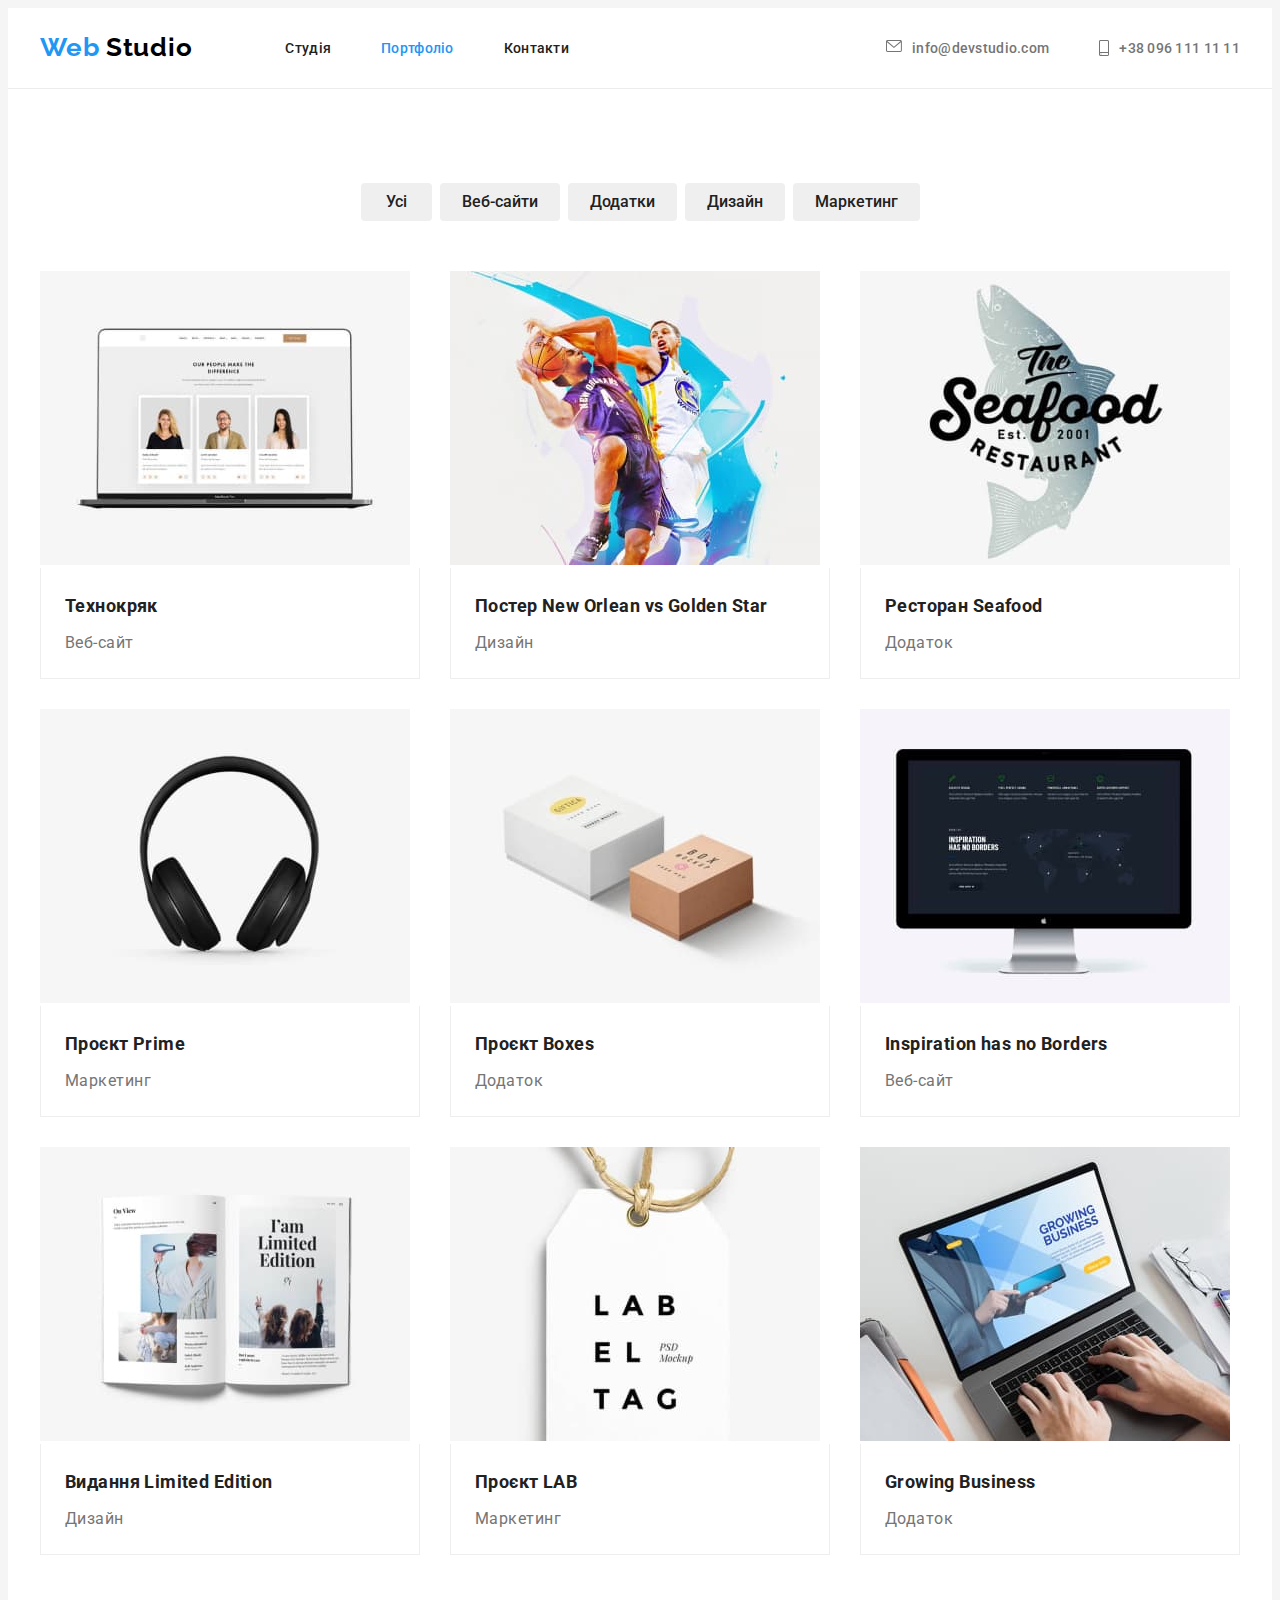
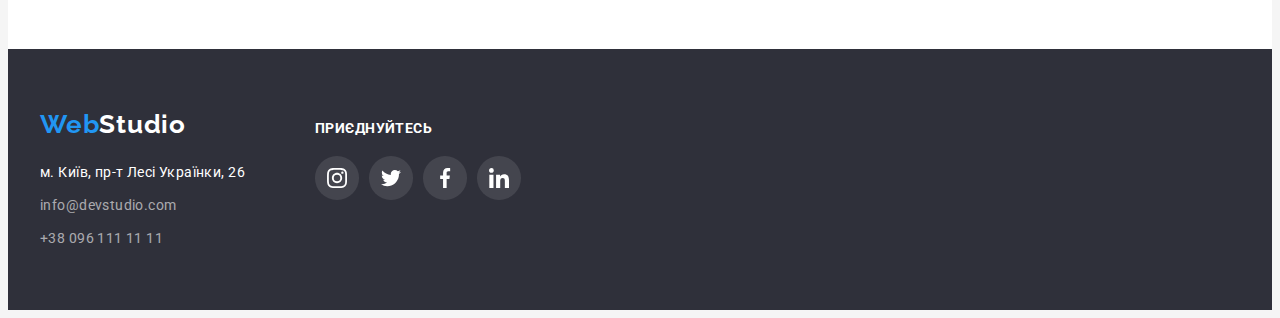
==== portfolio.html @ 13d3fdcb "starting point" ====
<!DOCTYPE html>
<html lang="uk">
<head>
    <meta charset="UTF-8">
    <meta http-equiv="X-UA-Compatible" content="IE=edge">
    <meta name="viewport" content="width=device-width, initial-scale=1.0">
    <title>portfolio</title>
    <link rel="preconnect" href="https://fonts.googleapis.com">
    <link rel="preconnect" href="https://fonts.gstatic.com" crossorigin>
    <link href="https://fonts.googleapis.com/css2?family=Raleway:wght@700&family=Roboto:wght@400;500;700;900&display=swap" rel="stylesheet">
    <link rel="stylesheet" href="https://cdnjs.cloudflare.com/ajax/libs/modern-normalize/1.1.0/modern-normalize.min.css" integrity="sha512-wpPYUAdjBVSE4KJnH1VR1HeZfpl1ub8YT/NKx4PuQ5NmX2tKuGu6U/JRp5y+Y8XG2tV+wKQpNHVUX03MfMFn9Q==" crossorigin="anonymous" referrerpolicy="no-referrer" />
    <link rel="stylesheet" href="./css/styles.css">
</head>
<body>
    <header class="header-background"> 
        <div class="container head-nav">
            <nav class="nav-links"> 
                <a class=" logo-header" href="./index.html" ><span class="logo-web">Web</span> <span class="logo-studio">Studio</span> </a>  
                <ul class="site-nav">
                    <li class="nav-item"><a href="./index.html" class="link  link-text ">Студія</a></li>
                    <li class="nav-item"><a href="" class="link accent-color link-text">Портфоліо</a></li>
                    <li class="nav-item"><a href="" class="link  link-text">Контакти</a></li>
                </ul>
            </nav>
            <ul class="contacts">
                <li class="item">
                    <a href="mailto:info@devstudio.com" class=" link link-decorate  link-color">
                        <svg class="nav-icon" width = "16" height ="12" >
                             <use href ="./images/nav-social-sprite.svg#icon-envelope" >

                            </use>
                        </svg>
                    info@devstudio.com
                    </a></li>
                <li class="item"><a href="tel:+380961111111"  class=" link link-decorate link-color">
                    <svg class="nav-icon" width = "10" height ="16" >
                        <use href ="./images/nav-social-sprite.svg#icon-smartphone" >

                       </use>
                   </svg>
                    +38 096 111 11 11</a>
                </li>
               
            </ul>
   </header>  
    <main>
        <section class="section-portfolio back-portfolio">
            <div class="container">
                <h1 class="visually-hidden">
                    Кнопки
                </h1>
                <ul class="filter-list">
                    <li class="button-list"><button class="filter-button btn-text btn-all" type="button">Усі</button></li>
                    <li class="button-list"><button class="filter-button btn-text btn-websites" type="button">Веб-сайти</button></li>
                    <li class="button-list"><button class="filter-button btn-text btn-mods" type="button">Додатки</button></li>
                    <li class="button-list"><button class="filter-button btn-text btn-design" type="button">Дизайн</button></li>
                    <li class="button-list"><button class="filter-button btn-text btn-market" type="button">Маркетинг</button></li>
                </ul>
                <ul class="project-background">
                    <li class="projects-link">
                        <a class="link-decorate img-block" href="">
                             <img src="./images/techno.jpg" alt=" Techno"
                             width="370" height="294">
                             <div class="project-wrapper">
                                <h2 class="project-items">Технокряк </h2>
                                <p class="software-items">Веб-сайт</p>
                             </div>
                             
                        </a>
                    </li>
                    <li class="projects-link">
                        <a class="link-decorate img-block " href="">
                             <img src="./images/new-orlean-vs-golden-star.jpg" alt="New Orlean vs Golden Star"
                             width="370" height="294">
                             <div class="project-wrapper">
                                <h2 class="project-items">Постер New Orlean vs Golden Star</h2>
                                <p class="software-items">Дизайн</p>
                             </div>
                             
                        </a>
                    </li>
                    <li class="projects-link">
                        <a class="link-decorate img-block" href="">
                             <img src="./images/restouran-seafood.jpg" alt="Restoran Seafood"
                             width="370" height="294">
                             <div class="project-wrapper">
                                <h2 class="project-items">Ресторан Seafood</h2>
                                <p class="software-items">Додаток</p>
                             </div>
                             
                        </a>
                    </li>
                    <li class="projects-link">
                        <a class="link-decorate img-block" href="">
                             <img src="./images/project-prime.jpg" alt="Project Prime"
                             width="370" height="294">
                             <div class="project-wrapper">
                                <h2 class="project-items">Проєкт Prime</h2>
                                <p class="software-items">Маркетинг</p>
                             </div>
                             
                        </a>
                    </li>
                    <li class="projects-link">
                        <a class="link-decorate img-block" href="">
                             <img src="./images/project-boxes.jpg" alt="Project Boxes"
                             width="370" height="294">
                             <div class="project-wrapper">
                               <h2 class="project-items">Проєкт Boxes</h2>
                                <p class="software-items">Додаток</p> 
                             </div>
                             
                        </a>
                    </li>
                    <li class="projects-link">
                        <a class="link-decorate img-block" href="">
                            <img src="./images/inspiration-ha-no-borders.jpg" alt="Inspiration has no Borders"
                             width="370" height="294">
                             <div class="project-wrapper">
                                <h2 class="project-items">Inspiration has no Borders</h2>
                                <p class="software-items">Веб-сайт</p>
                             </div>
                             
                        </a>
                    </li>
                    <li class="projects-link">
                        <a class="link-decorate img-block" href="">
                            <img src="./images/edition-limited-edition.jpg" alt="Edition Limited Edition"
                             width="370" height="294">
                             <div class="project-wrapper">
                                <h2 class="project-items">Видання Limited Edition</h2>
                                <p class="software-items">Дизайн</p>
                             </div>
                             
                        </a>
                    </li>
                    <li class="projects-link">
                        <a class="link-decorate img-block" href="">
                             <img src="./images/project-lab.jpg" alt="Project Lab"
                             width="370" height="294">
                             <div class="project-wrapper">
                                 <h2 class="project-items">Проєкт LAB</h2>
                                 <p class="software-items">Маркетинг</p>
                             </div>
                        </a>
                    </li>
                    <li class="projects-link">
                        <a class="link-decorate img-block" href="">
                             <img src="./images/growing-business.jpg" alt="Growing Business"
                             width="370" height="294">
                             <div class="project-wrapper">
                                <h2 class="project-items" >Growing Business</h2>
                                <p class="software-items">Додаток</p>  
                             </div>
                             
                        </a>
                    </li>
                </ul>
            </div>
        </section>
    </main>
    <footer class="footer-background">
        <div class="container  align-div">
            <div class="adress-footer">
                <a href="./index.html" class="logo-footer-link"><span class="logo-web">Web</span><span class="logo-studio-footer">Studio</span> </a>
                    <address class="addres-link">
                        <ul class="">
                            <li class="footer-links"><a href="https://goo.gl/maps/ArKhMotf5cThkB2s5" class=" link-addres-footer link">м. Київ, пр-т Лесі Українки, 26</a> </li>
                            <li class="footer-links"><a href="mailto:info@devstudio.com" class= "link-footer link">info@devstudio.com</a> </li>
                            <li class="footer-links"><a href="tel:+380961111111" class=" link-footer link">+38 096 111 11 11</a></li>
                        </ul>        
                    </address>
            </div>
            <div class="links-footer">
                <p class="footer-title">приєднуйтесь</p>
                <ul class="footer-icon">

                    <!-- Instagram icon -->
                   <li>
                        <a  class="footer-links-social"
                            href="" 
                            target="_blank" 
                            rel="nofollow noopener noreferrer"
                            aria-label="Instagram"
                        >
                            <svg class="social-icon" width="20" height="20">
                                <use href="./images/nav-social-sprite.svg#icon-instagram"> </use>
                            </svg>
                        </a>  
                   </li>

                   <!-- Twitter icon -->
                   <li>
                        <a  class="footer-links-social"
                            href="" 
                             target="_blank" 
                            rel="nofollow noopener noreferrer"
                            aria-label="Twitter"
                        >
                            <svg class="social-icon" width="20" height="20">
                                <use href="./images/nav-social-sprite.svg#icon-twitter"> </use>
                            </svg>
                        </a>  
                    </li>

                   <!-- Facebook icon -->
                    <li>
                        <a  class="footer-links-social"
                            href="" 
                            target="_blank" 
                            rel="nofollow noopener noreferrer"
                            aria-label="Facebook"
                        >
                            <svg class="social-icon" width="20" height="20">
                                    <use href="./images/nav-social-sprite.svg#icon-facebook"> </use>
                            </svg>
                        </a>  
                    </li>

                   <!-- Linkedin icon -->
                    <li>
                        <a  class="footer-links-social"
                            href="" 
                            target="_blank" 
                            rel="nofollow noopener noreferrer"
                            aria-label="Linkedin"
                        >
                            <svg class="social-icon" width="20" height="20">
                                    <use href="./images/nav-social-sprite.svg#icon-linkedin"> </use>
                            </svg>
                        </a>
                     </li>
                </ul>
            </div>
            
        </div>  
   </footer>  
</body>
</html>
---- css/styles.css ----
/* GENERAL STYLE */
:root {
    --main-background-color:#F5F5F5;
    --main-color-1:#212121;
    --main-color-2: #757575;
    --main-color-3: #2196F3;
    --main-color-4:#ffffff;
    --background-header-footer:#2F303A;
    --our-team-background:#F5F4FA; 
    --logo-studio-color:#000000; 
    --accent-color:		#2196F3;
    --focus-btn-hero :#188CE8;
    --bg-color-hiro:#C4C4C4;
    --social-icon-defolt-color: #AFB1B8;

    
}
/* Background Header, Footer */
/* changet it need chandde footer title */
.hero-section{
    background-image:linear-gradient(rgba(47, 48, 58, 0.4), rgba(47, 48, 58, 0.4)),
    url(../images/hiro-img.jpg);
    background-color:var( --bg-color-hiro);
    background-position: center;
    margin-left: auto;
    margin-right: auto;
    height: 600px;
    max-width: 1600px;
   
   
    text-align: center;
}
body {
    background-color:var(--main-background-color);   
    font-family: 'Roboto', sans-serif;
    font-size: 14px;
    color:var(--main-color-1);
    letter-spacing: 0.03em
} 

/* -------------------
   RESET CSS STYLES
   ------------------- */

h1, h2, h3, h4, h5, h6, p {
    margin: 0;
}
/* remove list marker */
ul {
    list-style-type: none;
    margin: 0;
    padding: 0;
}
/* add efects  */
.link:hover,
.link:focus {
    color:var(--main-color-3);
}
/* remove the underline */
.link-decorate {
    text-decoration: none;
}

.container {
    width: 1200px;
    margin-left: auto;
    margin-right: auto;
    padding-left: 15px;
    padding-right: 15px;
    
    
    
}
/* add top/ bottom padding for sections */
.section {
    padding-top: 94px;
    padding-bottom: 94px;
}

/* ---------------
        HEADER 
   --------------- */
.header-background{
    background-color:var(--main-color-4) ;
 /* ADD border-bottom header */
    border-bottom: 1px solid #ECECEC;
 }

.head-nav {
    display: flex;
    align-items: center;
    
} 
.nav-links {
    display: flex;
    align-items: center;
}

.logo-header {
    margin-right: 93px;
    padding-top: 24px;
    padding-bottom: 25px;

    font-size: 26px;
    line-height: calc(31/26);
    text-decoration: none; 
}
.logo-web {
    font-family: 'Raleway', sans-serif;
    font-weight: 700;
    font-size: 26px;
    line-height: calc(31/26);
    letter-spacing: 0.03em;
    color:var(--main-color-3);
    }
.logo-studio {
    font-family: 'Raleway', sans-serif;
    font-weight: 700;
    font-size: 26px;
    line-height: calc(31/26);
    letter-spacing: 0.03em;
    color:var(--logo-studio-color);
}
.site-nav {
    display: flex;
    
}

.nav-item:not(:last-child) {
    margin-right: 50px;
}

.link-text {
    display: block;
    padding-top: 32px;
    padding-bottom: 32px;

    font-weight: 500;
    line-height: calc(16/14);
    letter-spacing: 0.02em;
    color: var(--main-color-1);
    text-decoration: none;

}
.accent-color {
    color:var(--accent-color);
}
.contacts {
    display: flex;
    margin-left: auto;
   
}
.item:not(:last-child){
    margin-right: 50px;
}

.link-color {
    display: flex;
    padding-top: 32px;
    padding-bottom: 32px;
    

    font-weight: 500;  
    line-height: calc(16/14);
    letter-spacing: 0.02em;
    color:var(--main-color-2);

     
}

.nav-icon {

    margin-right: 10px;
    fill: currentColor;
}

/* --------------
         MAIN
   -------------- */

.hero-section {
    padding-top: 200px;
    padding-bottom: 200px;
    
}
.hero-title {
     margin-left: auto;
     margin-right: auto;
     margin-bottom: 30px;
     width: 696px;


    font-weight: 900;
    font-size: 44px;
    line-height: calc(60/44);
    text-align: center;
    letter-spacing: 0.06em;
    text-transform: uppercase;
    color:var(--main-color-4);
}

/* Hero button */
.flex-utilit {
    display: flex;
    align-items: center;
    justify-content: center;
}
.btn-wiev {
    font-weight: 700;
    font-size: 16px;
    font-family:inherit;
    line-height: calc(30/16);
    
    text-align: center;
    color:var(--main-color-4);
}

.btn {
    padding: 10px 32px ;
    border: none;
    width: 216px;
   
    background:  var(--main-color-3);
    box-shadow: 0px 4px 4px rgba(0, 0, 0, 0.15);
    border-radius: 4px;
    cursor: pointer;
} 
/* Effects hiro button */
.btn:hover,
.btn:focus {
    background-color: var(--focus-btn-hero );
    /* color: var( --main-color-1); */
}
/* section peculiarities background */
.back-peculiarities {
    background-color:var( --main-color-4) ;
    padding-bottom: 0px;
}
/* hide H2*/
.visually-hidden {
    position: absolute;
    width: 1px;
    height: 1px;
    margin: -1px;
    border: 0;
    padding: 0;
    
    white-space: nowrap;
    clip-path: inset(100%);
    clip: rect(0 0 0 0);
    overflow: hidden;
  }
/* Benefits Flex */
.benefits {
    display: flex;
}
/* .benefits-list {
    background-color: #DC143C;
} */

.benefits-list:not(:last-child) {
    margin-right: 30px;
}

/* Icons for benefits */
.icon-benefit {
    display: flex;
    justify-content: center;
    align-items: center;
    width: 270px;
    height: 120px;
    margin-bottom:30px ;

    background: var(--our-team-background);
    border-radius: 4px;
}
 .icon-bnf {

    
 }

/* Benefits title style */
.benefits-title {
    
    margin-bottom: 10px;
    width: 270px;

    font-weight: 700;
    font-size: 14px;
    line-height: calc(16/14);
    letter-spacing: 0.03em;
    text-transform: uppercase;
    color:var(--main-color-1);
    
    
}
/*features -discription  */

.peculiarities-text {
    width: 270px;
    
    line-height: calc(24/14);
    letter-spacing: 0.03em;
    color:var(--main-color-2);

    
}   
/* What are we doing */
.back-our-works {
    background-color:var( --main-color-4) ;
}
.our-work {
    margin-bottom: 50px;

    font-weight: 700;
    font-size: 36px;
    line-height: calc(42/36);
    text-align: center;
    letter-spacing: 0.03em;
    color:var(--main-color-1);
}

.our-work-list {
    display: flex;
  
}
.work-items {
    margin-right: 30px;
}
.work-img {
    display: block;
}

/*  Section our team style text */

.our-team-background {
    
    background:var(--our-team-background);
}

.our-team-title {
    margin-bottom: 50px;
    
    font-weight: 700;
    font-size: 36px;
    line-height: 42px;
    text-align: center;
    letter-spacing: 0.03em;
    color:var(--main-color-1); 
}
/* description our team with social info and photo */
.team-description {
    display: flex;
    flex-wrap: wrap;
    gap: 30px;
}

/* Background photo team */
.background-photo {
    flex-basis: calc((100% - 30px * 3) /4 );

    box-shadow: 0px 1px 3px rgba(0, 0, 0, 0.12), 0px 1px 1px rgba(0, 0, 0, 0.14), 0px 2px 1px rgba(0, 0, 0, 0.2);
    border-radius: 0px 0px 4px 4px;
    background:var(--main-color-4);
}

.img-team {
    display: block;
  
}

.team-info {
    padding-top: 30px;
    /* padding-bottom: 30px; */
    border: 1px solid var( --main-color-4) ;
    border-top: none;
    border-radius: 0px 0px 4px 4px;
}
/* names of team members styles */
.members-team {
    margin-bottom: 10px;

    font-weight: 500;
    font-size: 16px;
    line-height: calc(19/16);
    text-align: center;
    letter-spacing: 0.03em;
    color:var(--main-color-1);
}
.job-title {
    margin-bottom: 30px;
    
    font-size: 16px;
    line-height: calc(19/16); 
    text-align: center;
    letter-spacing: 0.03em;
    color:var(--main-color-2);
}


/* Social networs logo */
.team-social {
    display: flex;
    justify-content: center;
    gap: 10px;
    margin-bottom: 30px;

    
  
}
.social {
    display: flex ;
    justify-content: center;
    align-items: center;
    width: 44px;
    height: 44px;

    color:var(--social-icon-defolt-color) ;
    background-color: var(--main-color-4);
    border-radius: 50%;
    border: none;
}
.social-icon {
    fill: currentColor;
}
.social:hover,
.social:focus {
    background-color: var(--main-color-3);
    color: var(--main-color-4)
}
/* -- -----------------------
         SECTION REGULAR CUSTOMERS
         -------------------------  */

.regular-customers {
    margin-left: auto;
    margin-right: auto;

    background-color: var(--main-color-4);
}

.regular-customers-title {
    margin-bottom: 50px;
    
    font-weight: 700;
    font-size: 36px;
    line-height: 42px;
    text-align: center;
    letter-spacing: 0.03em;
    color:var(--main-color-1);
    
}

.customers-list {
    display: flex;
    justify-content: center;    
    gap: 30px;
    
}
.customers-link {
    display: flex;
    justify-content: center;
    align-items: center;
    width: 170px;
    height: 92px ;
    border: 1px solid var(--social-icon-defolt-color);
    border-radius: 4px;

    color: var(--social-icon-defolt-color);

}
.customer-logo {
    fill:currentColor;
}
.customers-link:hover,
.customers-link:focus {
    border: 1px solid var(--accent-color);
    color: var(--accent-color);
}
 /* ----------- */
/*     FOOTER */
/* -------------- */

/* givinf background footer  */
.footer-background {
    padding-top: 60px;
    padding-bottom: 60px;

    background-color:var( --background-header-footer);
    text-align: left;
}

/* align 2 div  for line*/
.align-div {
    display: flex;
    align-items: baseline;
    gap: 70px;  
}
.logo-footer-link {
    display: block;
    margin-bottom: 20px ;
    
    font-size: 26px;
    line-height: calc(31/26);
    text-decoration: none;    
}
/* Second peace logo with footer */
.logo-studio-footer {
    font-family: 'Raleway', sans-serif;
    font-weight: 700;
    font-size: 26px;
    line-height: calc(31/26);
    letter-spacing: 0.03em;
    color:var(--main-color-4);
}
.addres-link {
    font-style: normal;
}
.footer-links:not(:last-child) {
    margin-bottom: 9px;
}
.link-addres-footer {
   
    line-height: calc(24/14);
    letter-spacing: 0.03em;
    color:var(--main-color-4);

    text-decoration: none;
}
.link-footer {
    font-size: 14px;
    line-height: calc(24/14);
    letter-spacing: 0.03em; 
    color: rgba(255, 255, 255, 0.6);

    text-decoration: none;
}
.footer-title {
    margin-bottom: 20px;

    font-style: normal;
    font-weight: 700;
    font-size: 14px;
    line-height: calc(16/14);
    letter-spacing: 0.03em;
    text-transform: uppercase;

    color:var(--main-color-4);

}

.footer-icon {
    display: flex;
    gap: 10px;
}

.footer-links-social {
    display: flex ;
    justify-content: center;
    align-items: center;
    width: 44px;
    height: 44px;

    color: var(--main-color-4);
    background-image: linear-gradient(rgba(255, 255, 255, 0.1), rgba(255, 255, 255, 0.1));
    border-radius: 50%;
    border: none;
}

.social-icon {
    fill:currentColor:

}

.footer-links-social:hover,
.footer-links-social:focus {
    background-color: var(--accent-color);
}



/* ----------------
       PORTFOLIO
    ---------------- */
.back-portfolio {
    background-color: var(--main-color-4);
}

.section-portfolio {
    padding-top: 94px;
    padding-bottom: 94px;
}
.filter-list {
    display: flex;
    justify-content: center;
    margin-bottom: 50px;

   
}

.button-list:not(:last-child) {
    margin-right: 8px;
}
.filter-button {
    display: block;
    border: none;

    background-color:var(-main-background-color);
    border-radius: 4px;
    cursor: pointer;
}
.filter-button:hover,
.filter-button:focus {
       background:var(--main-color-3);
       color:var(--main-color-4);
}
/* content button */
.btn-text {
    font-family: inherit;
    font-weight: 500;
    font-size: 16px;
    line-height: calc(26/16);
    color:var(--main-color-1);  
}
/* give buttons paddings */
.btn-all {
    min-width: 25px;
    padding: 6px 25px;

}

.btn-websites {
    min-width: 81px;
    padding: 6px 22px;
}

.btn-mods {
    min-width: 68px;
    padding: 6px 22px;
}

.btn-design {
    min-width:59px ;
    padding:6px 22px ;
}

.btn-market {
    min-width: 86px;
    padding: 6px 22px;
}
.project-background {
    display: flex;
    flex-wrap: wrap;
    gap: 30px;
    /* backgrounteam-info */
    color: var(--main-color-4);
}
.projects-link {
    flex-basis: calc((100% - 30px * 2) /3 );
}
.img-block {
    display: block;
}
/* Effects on the card */
.img-block:hover,
.img-block:focus {
    box-shadow: 0px 1px 1px rgba(0, 0, 0, 0.12),
    0px 4px 4px rgba(0, 0, 0, 0.06),
    1px 4px 6px rgba(0, 0, 0, 0.16);
}

.project-wrapper {
    padding: 20px 24px;
    border: 1px solid #EEEEEE;
    border-top: none;
}
.project-items {
    margin-bottom: 4px;

    font-weight: 700;
    font-size: 18px;
    line-height: calc(36/18);
    color:var(--main-color-1);
}
.software-items { 
    font-size: 16px;
    line-height: calc(30/16);
    letter-spacing: 0.03em;
    color:var(--main-color-2);    
}
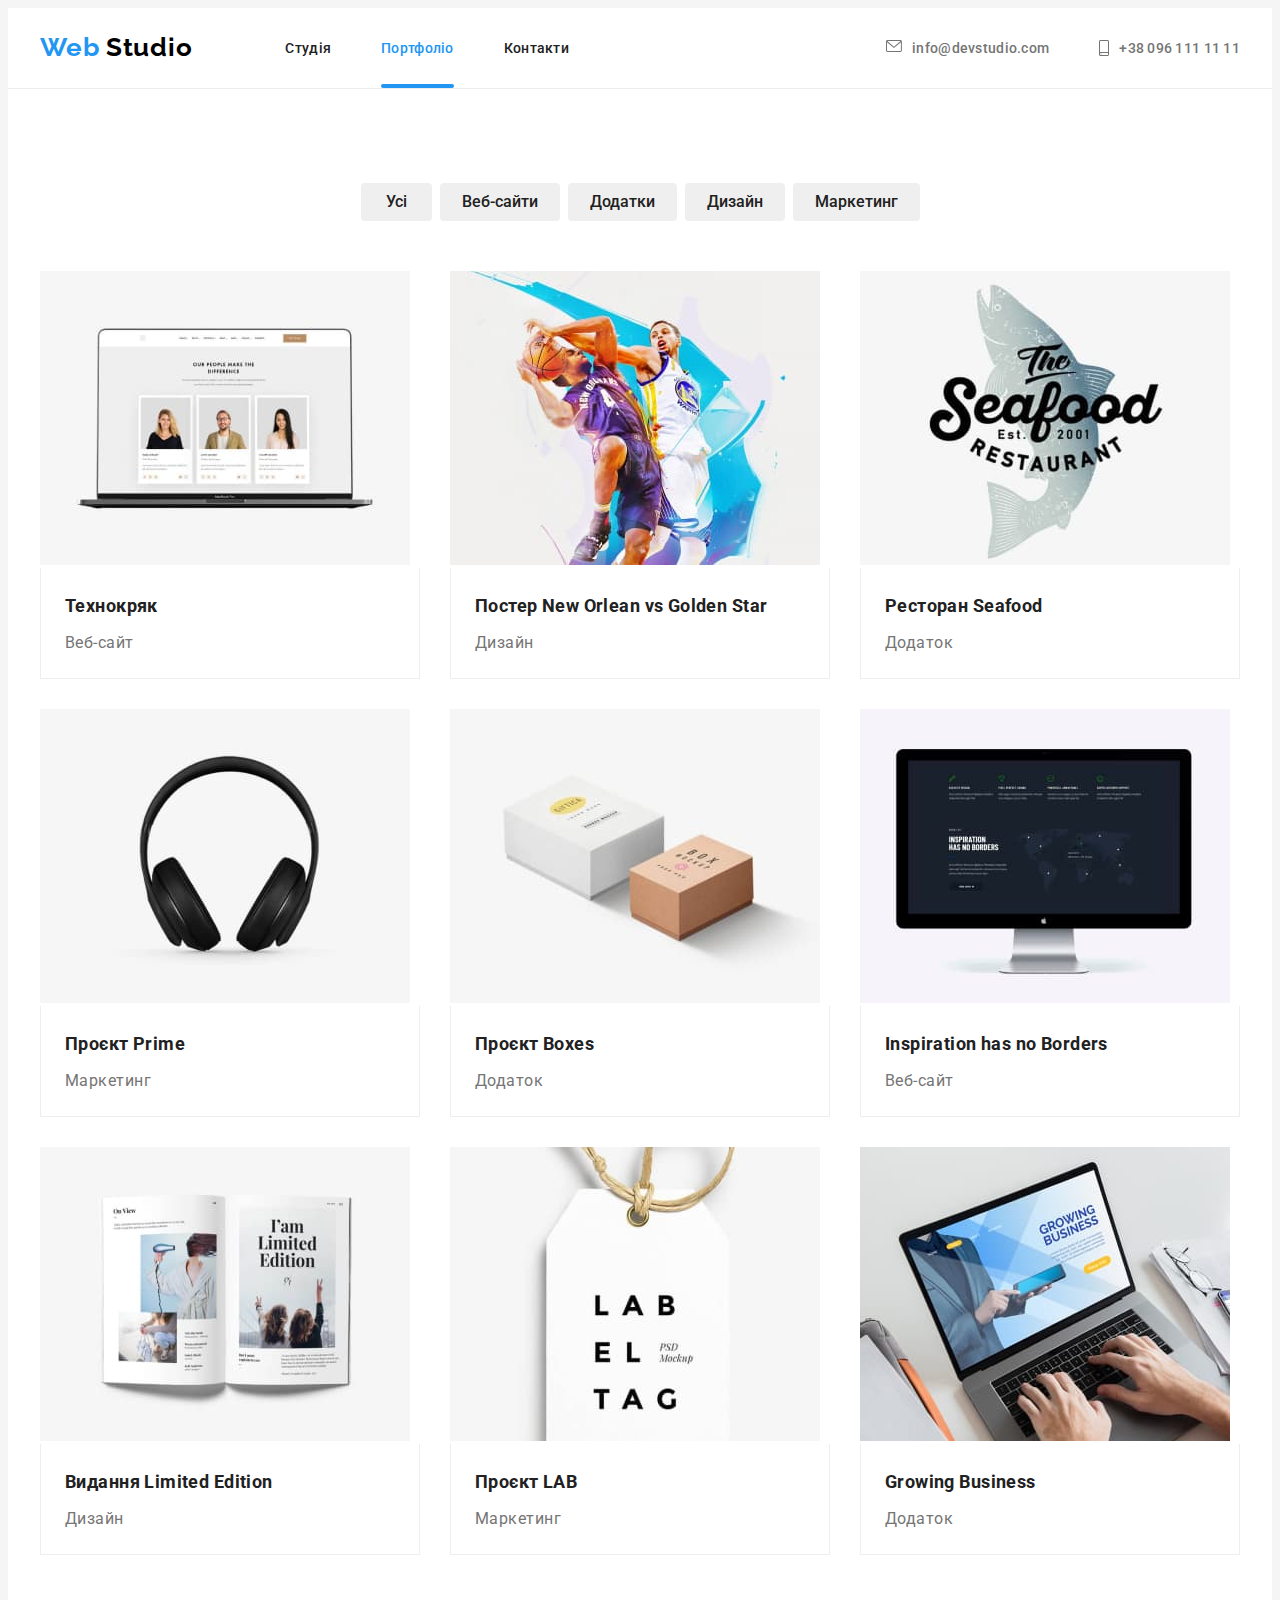
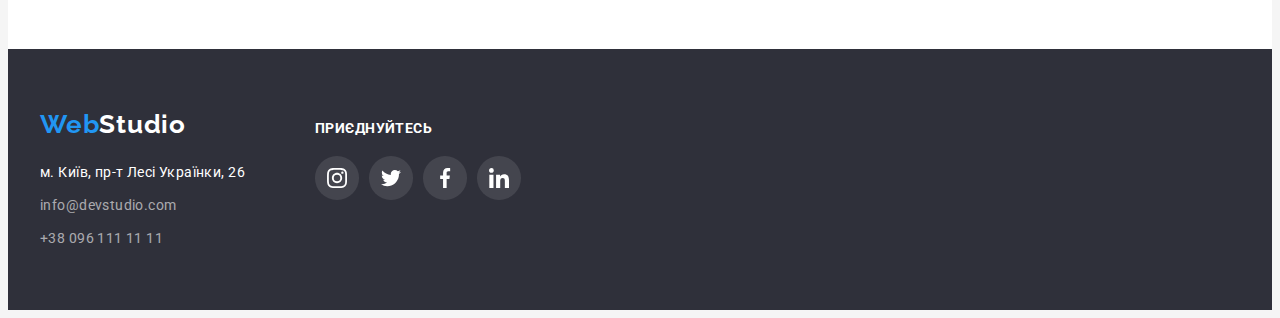
==== commit 9db9210e: "make portfolio hover effect  ones card" ====
--- a/portfolio.html
+++ b/portfolio.html
@@ -18,7 +18,7 @@
                 <a class=" logo-header" href="./index.html" ><span class="logo-web">Web</span> <span class="logo-studio">Studio</span> </a>  
                 <ul class="site-nav">
                     <li class="nav-item"><a href="./index.html" class="link  link-text ">Студія</a></li>
-                    <li class="nav-item"><a href="" class="link accent-color link-text">Портфоліо</a></li>
+                    <li class="nav-item"><a href="./portfolio.html" class="link link-text active">Портфоліо</a></li>
                     <li class="nav-item"><a href="" class="link  link-text">Контакти</a></li>
                 </ul>
             </nav>
@@ -59,8 +59,22 @@
                 <ul class="project-background">
                     <li class="projects-link">
                         <a class="link-decorate img-block" href="">
-                             <img src="./images/techno.jpg" alt=" Techno"
-                             width="370" height="294">
+                             
+                            <div class="project-thumb">
+                                <img src="./images/techno.jpg" alt=" Techno"
+                                width="370" height="294">
+
+                                <div class="overlay">
+                                    <p class="overlay-text">
+                                        Ресурс пропонує комплексні пропозиції 
+                                        з різним рівнем функціоналу та сервісів.
+                                        Все це дозволить відвідувачу отримати
+                                         вичерпні відомості про компанію чи 
+                                         приватну особу.
+                                    </p>
+                                </div>
+                            </div>
+                            
                              <div class="project-wrapper">
                                 <h2 class="project-items">Технокряк </h2>
                                 <p class="software-items">Веб-сайт</p>
@@ -234,6 +248,6 @@
             </div>
             
         </div>  
-   </footer>  
+   </footer>
 </body>
 </html>--- a/css/styles.css
+++ b/css/styles.css
@@ -55,6 +55,7 @@
 .link:hover,
 .link:focus {
     color:var(--main-color-3);
+    
 }
 /* remove the underline */
 .link-decorate {
@@ -81,6 +82,7 @@
         HEADER 
    --------------- */
 .header-background{
+   
     background-color:var(--main-color-4) ;
  /* ADD border-bottom header */
     border-bottom: 1px solid #ECECEC;
@@ -124,6 +126,7 @@
 .site-nav {
     display: flex;
     
+       
 }
 
 .nav-item:not(:last-child) {
@@ -132,6 +135,7 @@
 
 .link-text {
     display: block;
+    position: relative;
     padding-top: 32px;
     padding-bottom: 32px;
 
@@ -141,10 +145,32 @@
     color: var(--main-color-1);
     text-decoration: none;
 
-}
-.accent-color {
+    transition-property: color;
+    transition-duration: 250ms;
+    transition-timing-function: cubic-bezier(0.4, 0, 0.2, 1);
+
+}
+/* add marker active page */
+.link-text.active {
+    color:var(--accent-color); 
+}
+/* drove line under links */
+.link-text.active::after {
+    content: "";
+    display: block;
+    width: 100%;
+    height: 4px;
+    background-color: var(--accent-color);
+    border-radius: 2px;
+
+    position:absolute;
+    bottom: 0;
+    left: 0;
+}
+
+/* .accent-color {
     color:var(--accent-color);
-}
+} */
 .contacts {
     display: flex;
     margin-left: auto;
@@ -164,6 +190,11 @@
     line-height: calc(16/14);
     letter-spacing: 0.02em;
     color:var(--main-color-2);
+
+    transition-property: color;
+    transition-duration: 250ms;
+    transition-timing-function: cubic-bezier(0.4, 0, 0.2, 1);
+
 
      
 }
@@ -220,16 +251,21 @@
     border: none;
     width: 216px;
    
-    background:  var(--main-color-3);
+    background-color:  var(--main-color-3);
     box-shadow: 0px 4px 4px rgba(0, 0, 0, 0.15);
     border-radius: 4px;
     cursor: pointer;
+
+    transition-property: background-color;
+    transition-duration: 250ms;
+    transition-timing-function:
+     cubic-bezier(0.4, 0, 0.2, 1);
 } 
 /* Effects hiro button */
 .btn:hover,
 .btn:focus {
-    background-color: var(--focus-btn-hero );
-    /* color: var( --main-color-1); */
+    background-color:var(--focus-btn-hero );
+   
 }
 /* section peculiarities background */
 .back-peculiarities {
@@ -274,10 +310,10 @@
     background: var(--our-team-background);
     border-radius: 4px;
 }
- .icon-bnf {
-
-    
- }
+ /* .icon-bnf {
+
+    
+ } */
 
 /* Benefits title style */
 .benefits-title {
@@ -322,15 +358,44 @@
 
 .our-work-list {
     display: flex;
+    
   
 }
 .work-items {
     margin-right: 30px;
+    position: relative;
 }
 .work-img {
     display: block;
-}
-
+   
+}
+.blur-our-work {
+    position: absolute;
+    bottom: 0;
+    left: 0;
+
+    width: 370px;
+    height: 70px;
+    background-image: linear-gradient(rgba(47, 48, 58, 0.8), rgba(47, 48, 58, 0.8));
+
+}
+.blur-text {
+   position: absolute;
+   left: 50%;
+   top: 50%;
+   transform: translate(-50% ,-50%);
+
+
+    font-style: normal;
+    font-weight: 700;
+    line-height: calc(16/14);
+    text-align: center;
+    letter-spacing: 0.03em;
+    text-transform: uppercase;
+    color: var(--main-color-4)
+
+   
+}
 /*  Section our team style text */
 
 .our-team-background {
@@ -419,6 +484,14 @@
     background-color: var(--main-color-4);
     border-radius: 50%;
     border: none;
+
+   
+    transition-property: color background-color;
+    transition-duration: 250ms;
+    transition-timing-function: cubic-bezier(0.4, 0, 0.2, 1);
+
+
+
 }
 .social-icon {
     fill: currentColor;
@@ -468,6 +541,9 @@
 
     color: var(--social-icon-defolt-color);
 
+    transition-property: color;
+    transition-duration: 250ms;
+    transition-timing-function: cubic-bezier(0.4, 0, 0.2, 1);
 }
 .customer-logo {
     fill:currentColor;
@@ -526,6 +602,10 @@
     color:var(--main-color-4);
 
     text-decoration: none;
+
+    transition-property: color;
+    transition-duration: 250ms;
+    transition-timing-function: cubic-bezier(0.4, 0, 0.2, 1);
 }
 .link-footer {
     font-size: 14px;
@@ -534,6 +614,10 @@
     color: rgba(255, 255, 255, 0.6);
 
     text-decoration: none;
+
+    transition-property: color;
+    transition-duration: 250ms;
+    transition-timing-function: cubic-bezier(0.4, 0, 0.2, 1);
 }
 .footer-title {
     margin-bottom: 20px;
@@ -565,17 +649,22 @@
     background-image: linear-gradient(rgba(255, 255, 255, 0.1), rgba(255, 255, 255, 0.1));
     border-radius: 50%;
     border: none;
+
+    transition-property: background-color;
+    transition-duration: 250ms;
+    transition-timing-function:
+     cubic-bezier(0.4, 0, 0.2, 1);
 }
 
 .social-icon {
-    fill:currentColor:
+    fill:currentColor;
 
 }
 
 .footer-links-social:hover,
 .footer-links-social:focus {
     background-color: var(--accent-color);
-}
+}   
 
 
 
@@ -608,6 +697,11 @@
     background-color:var(-main-background-color);
     border-radius: 4px;
     cursor: pointer;
+
+    transition-property: background-color;
+    transition-duration: 250ms;
+    transition-timing-function:
+     cubic-bezier(0.4, 0, 0.2, 1);
 }
 .filter-button:hover,
 .filter-button:focus {
@@ -654,19 +748,67 @@
     gap: 30px;
     /* backgrounteam-info */
     color: var(--main-color-4);
+
+   
 }
 .projects-link {
+
     flex-basis: calc((100% - 30px * 2) /3 );
-}
+    box-shadow: none;
+    transition-property: box-shadow; 
+    transition-duration: 250ms ;
+    transition-timing-function:cubic-bezier(0.4, 0, 0.2, 1); 
+}
+
 .img-block {
     display: block;
-}
-/* Effects on the card */
-.img-block:hover,
-.img-block:focus {
+    
+
+}
+.project-thumb {
+   position:relative ;
+   overflow: hidden;
+}
+.overlay {
+    position:absolute;
+    top: 0;
+    left: 0;
+
+    transform: translateY(101%);
+    display: flex;
+    justify-content: center;
+    align-items: center;
+    width: 100%;
+    height: 100%;
+
+    background-image: linear-gradient(rgba(33, 150, 243, 0.9),
+     rgba(33, 150, 243, 0.9));
+
+    transition-property: transform ;
+    transition-duration:250ms; 
+    transition-timing-function:
+        cubic-bezier(0.4, 0, 0.2, 1);
+
+}
+.projects-link:hover .overlay,
+.projects-link:hover 
+{
+    transform: translateY(0%);
     box-shadow: 0px 1px 1px rgba(0, 0, 0, 0.12),
     0px 4px 4px rgba(0, 0, 0, 0.06),
     1px 4px 6px rgba(0, 0, 0, 0.16);
+}
+.overlay-text {
+padding: 0px 24px;
+
+font-style: normal;
+font-weight: 400;
+font-size: 18px;
+line-height: calc(28/18);
+letter-spacing: 0.03em;
+
+color:var(--main-color-4);
+    
 }
 
 .project-wrapper {
